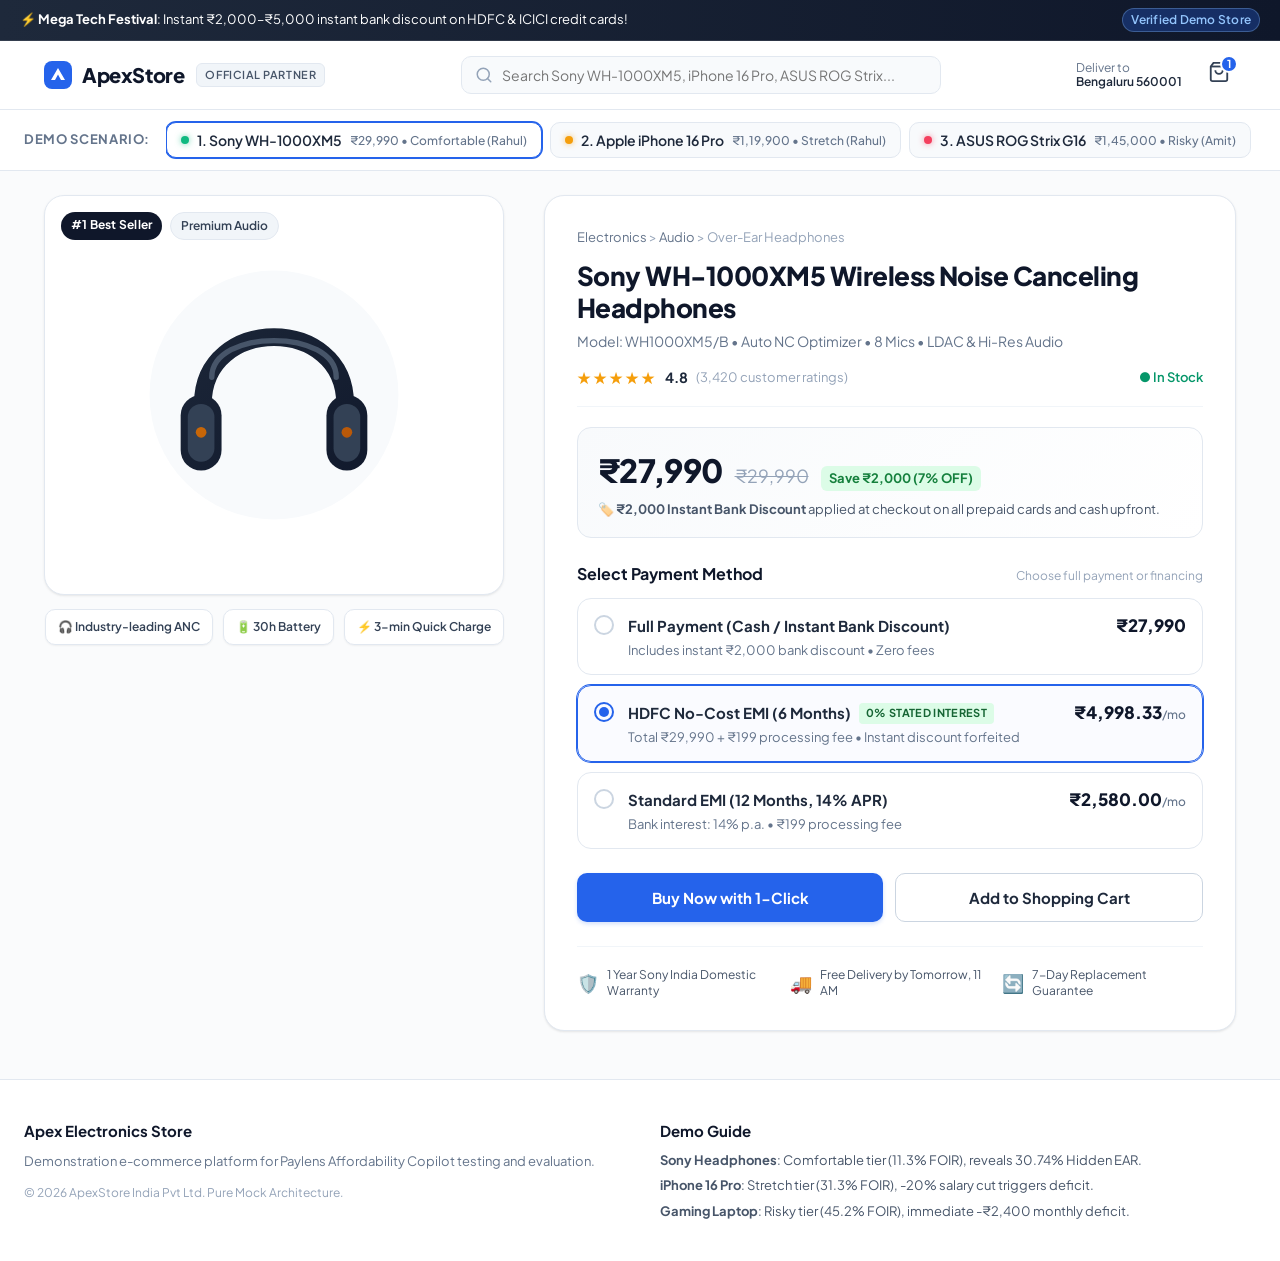
==== mock-shop/index.html @ 18b6e71a "feat: build standalone mock storefront and update project plan status for Task B.1" ====
<!DOCTYPE html>
<html lang="en">
<head>
  <meta charset="UTF-8">
  <meta name="viewport" content="width=device-width, initial-scale=1.0">
  <title>Apex Electronics — Official Flagship Store</title>
  <link rel="preconnect" href="https://fonts.googleapis.com">
  <link rel="preconnect" href="https://fonts.gstatic.com" crossorigin>
  <link href="https://fonts.googleapis.com/css2?family=Plus+Jakarta+Sans:wght@400;500;600;700;800&display=swap" rel="stylesheet">
  <link rel="stylesheet" href="style.css">
</head>
<body>

  <!-- Top Announcement Bar -->
  <aside class="announcement-bar" aria-label="Store promotional banner">
    <div class="announcement-content">
      <span>⚡ <strong>Mega Tech Festival</strong>: Instant ₹2,000–₹5,000 instant bank discount on HDFC & ICICI credit cards!</span>
      <span class="announcement-tag">Verified Demo Store</span>
    </div>
  </aside>

  <!-- Global Header -->
  <header class="store-header">
    <div class="header-container">
      <div class="brand-area">
        <div class="brand-logo">
          <svg width="28" height="28" viewBox="0 0 28 28" fill="none" xmlns="http://www.w3.org/2000/svg">
            <rect width="28" height="28" rx="8" fill="#2563EB"/>
            <path d="M7 19L14 7L21 19H17L14 13.5L11 19H7Z" fill="white"/>
          </svg>
          <span class="brand-name">ApexStore</span>
        </div>
        <span class="badge-official">Official Partner</span>
      </div>

      <div class="search-bar">
        <svg class="search-icon" width="18" height="18" viewBox="0 0 24 24" fill="none" stroke="currentColor" stroke-width="2" stroke-linecap="round" stroke-linejoin="round">
          <circle cx="11" cy="11" r="8"></circle>
          <line x1="21" y1="21" x2="16.65" y2="16.65"></line>
        </svg>
        <input type="text" placeholder="Search Sony WH-1000XM5, iPhone 16 Pro, ASUS ROG Strix..." value="" aria-label="Search store">
      </div>

      <div class="header-actions">
        <div class="action-item">
          <span class="action-label">Deliver to</span>
          <strong class="action-value">Bengaluru 560001</strong>
        </div>
        <div class="cart-btn" aria-label="Cart with 1 item">
          <svg width="22" height="22" viewBox="0 0 24 24" fill="none" stroke="currentColor" stroke-width="2">
            <path d="M6 2L3 6v14a2 2 0 0 0 2 2h14a2 2 0 0 0 2-2V6l-3-4z"></path>
            <line x1="3" y1="6" x2="21" y2="6"></line>
            <path d="M16 10a4 4 0 0 1-8 0"></path>
          </svg>
          <span class="cart-badge">1</span>
        </div>
      </div>
    </div>
  </header>

  <!-- Demo Scenario Switcher Navigation -->
  <nav class="demo-nav" aria-label="Demo Product Scenarios">
    <div class="demo-nav-inner">
      <span class="demo-label">Demo Scenario:</span>
      <div class="demo-tabs" role="tablist">
        <button class="demo-tab active" role="tab" id="tab-sony" aria-selected="true" aria-controls="product-sony" data-target="product-sony">
          <span class="tab-indicator status-green"></span>
          <span class="tab-title">1. Sony WH-1000XM5</span>
          <span class="tab-subtitle">₹29,990 • Comfortable (Rahul)</span>
        </button>
        <button class="demo-tab" role="tab" id="tab-iphone" aria-selected="false" aria-controls="product-iphone" data-target="product-iphone">
          <span class="tab-indicator status-yellow"></span>
          <span class="tab-title">2. Apple iPhone 16 Pro</span>
          <span class="tab-subtitle">₹1,19,900 • Stretch (Rahul)</span>
        </button>
        <button class="demo-tab" role="tab" id="tab-laptop" aria-selected="false" aria-controls="product-laptop" data-target="product-laptop">
          <span class="tab-indicator status-red"></span>
          <span class="tab-title">3. ASUS ROG Strix G16</span>
          <span class="tab-subtitle">₹1,45,000 • Risky (Amit)</span>
        </button>
      </div>
    </div>
  </nav>

  <!-- Main Storefront Stage -->
  <main class="store-main">

    <!-- ============================================================== -->
    <!-- SCENARIO 1: SONY WH-1000XM5 (COMFORTABLE SCENARIO)             -->
    <!-- ============================================================== -->
    <section
      class="product-pdp active"
      id="product-sony"
      role="tabpanel"
      aria-labelledby="tab-sony"
      data-pl-product
      data-pl-id="sony_wh1000xm5"
      data-pl-title="Sony WH-1000XM5 Wireless Noise Canceling Headphones"
      data-pl-category="Audio"
      data-pl-list-price="29990"
      data-pl-cash-discount="2000"
    >
      <div class="pdp-layout">
        <!-- Gallery Column -->
        <div class="gallery-col">
          <div class="gallery-hero audio-hero">
            <div class="product-badge-overlay">
              <span class="tag-bestseller">#1 Best Seller</span>
              <span class="tag-category">Premium Audio</span>
            </div>
            <!-- High-Fidelity SVG Graphic for Sony Headphones -->
            <svg class="product-svg" viewBox="0 0 360 360" fill="none" xmlns="http://www.w3.org/2000/svg">
              <defs>
                <linearGradient id="sonyGrad" x1="60" y1="40" x2="300" y2="320" gradientUnits="userSpaceOnUse">
                  <stop stop-color="#1E293B"/>
                  <stop offset="1" stop-color="#0F172A"/>
                </linearGradient>
                <linearGradient id="accentGrad" x1="120" y1="80" x2="240" y2="280" gradientUnits="userSpaceOnUse">
                  <stop stop-color="#D97706"/>
                  <stop offset="1" stop-color="#B45309"/>
                </linearGradient>
              </defs>
              <circle cx="180" cy="180" r="140" fill="#F8FAFC"/>
              <!-- Headband -->
              <path d="M100 190 C100 90, 260 90, 260 190" stroke="url(#sonyGrad)" stroke-width="20" stroke-linecap="round"/>
              <path d="M110 160 C110 105, 250 105, 250 160" stroke="#475569" stroke-width="6" stroke-linecap="round"/>
              <!-- Earcups -->
              <rect x="75" y="180" width="46" height="85" rx="23" fill="url(#sonyGrad)"/>
              <rect x="83" y="190" width="30" height="65" rx="15" fill="#334155"/>
              <circle cx="98" cy="222" r="6" fill="url(#accentGrad)"/>
              <rect x="239" y="180" width="46" height="85" rx="23" fill="url(#sonyGrad)"/>
              <rect x="247" y="190" width="30" height="65" rx="15" fill="#334155"/>
              <circle cx="262" cy="222" r="6" fill="url(#accentGrad)"/>
            </svg>
          </div>
          <div class="gallery-features">
            <div class="feature-chip">🎧 Industry-leading ANC</div>
            <div class="feature-chip">🔋 30h Battery</div>
            <div class="feature-chip">⚡ 3-min Quick Charge</div>
          </div>
        </div>

        <!-- Details & Purchase Column -->
        <div class="details-col">
          <nav class="breadcrumb" aria-label="Breadcrumb">
            <a href="#">Electronics</a> &gt; <a href="#">Audio</a> &gt; <span aria-current="page">Over-Ear Headphones</span>
          </nav>

          <h1 class="product-title">Sony WH-1000XM5 Wireless Noise Canceling Headphones</h1>
          <p class="product-model">Model: WH1000XM5/B • Auto NC Optimizer • 8 Mics • LDAC & Hi-Res Audio</p>

          <div class="rating-strip">
            <div class="stars">★★★★★</div>
            <span class="rating-val">4.8</span>
            <span class="rating-count">(3,420 customer ratings)</span>
            <span class="stock-status in-stock">● In Stock</span>
          </div>

          <!-- Price Block -->
          <div class="price-box">
            <div class="price-row">
              <span class="current-price">₹27,990</span>
              <span class="original-price">₹29,990</span>
              <span class="discount-badge">Save ₹2,000 (7% OFF)</span>
            </div>
            <p class="cash-discount-note">
              🏷️ <strong>₹2,000 Instant Bank Discount</strong> applied at checkout on all prepaid cards and cash upfront.
            </p>
          </div>

          <!-- Payment Options Drawer -->
          <div class="payment-selection-section">
            <div class="section-header">
              <h2 class="section-title">Select Payment Method</h2>
              <span class="section-hint">Choose full payment or financing</span>
            </div>

            <div class="options-group" role="radiogroup" aria-label="Sony WH-1000XM5 Payment Options">
              <!-- Option 1: Cash Full -->
              <div
                class="option-card"
                data-pl-option
                data-pl-id="cash_full"
                data-pl-type="CASH"
                data-pl-tenure="1"
                data-pl-emi="27990"
                data-pl-fee="0"
                data-pl-down="0"
                data-pl-lost-discount="0"
                data-pl-rate="0"
                role="radio"
                aria-checked="false"
                tabindex="0"
              >
                <div class="radio-indicator"></div>
                <div class="option-details">
                  <div class="option-headline">
                    <span class="option-name">Full Payment (Cash / Instant Bank Discount)</span>
                    <span class="option-price">₹27,990</span>
                  </div>
                  <p class="option-meta">Includes instant ₹2,000 bank discount • Zero fees</p>
                </div>
              </div>

              <!-- Option 2: No-Cost EMI (6M) [DEFAULT SELECTED] -->
              <div
                class="option-card selected"
                data-pl-option
                data-pl-id="sony_nocost_6m"
                data-pl-alias="hdfc_nocost_6m"
                data-pl-type="NO_COST_EMI"
                data-pl-tenure="6"
                data-pl-emi="4998.33"
                data-pl-fee="199"
                data-pl-down="0"
                data-pl-lost-discount="2000"
                data-pl-rate="0"
                role="radio"
                aria-checked="true"
                tabindex="0"
              >
                <div class="radio-indicator"></div>
                <div class="option-details">
                  <div class="option-headline">
                    <div class="name-with-tag">
                      <span class="option-name">HDFC No-Cost EMI (6 Months)</span>
                      <span class="badge-zero-cost">0% Stated Interest</span>
                    </div>
                    <span class="option-price">₹4,998.33<small>/mo</small></span>
                  </div>
                  <p class="option-meta">Total ₹29,990 + ₹199 processing fee • Instant discount forfeited</p>
                </div>
              </div>

              <!-- Option 3: Standard EMI (12M) -->
              <div
                class="option-card"
                data-pl-option
                data-pl-id="sony_std_12m"
                data-pl-type="STANDARD_EMI"
                data-pl-tenure="12"
                data-pl-emi="2580"
                data-pl-fee="199"
                data-pl-down="0"
                data-pl-lost-discount="2000"
                data-pl-rate="14"
                role="radio"
                aria-checked="false"
                tabindex="0"
              >
                <div class="radio-indicator"></div>
                <div class="option-details">
                  <div class="option-headline">
                    <span class="option-name">Standard EMI (12 Months, 14% APR)</span>
                    <span class="option-price">₹2,580.00<small>/mo</small></span>
                  </div>
                  <p class="option-meta">Bank interest: 14% p.a. • ₹199 processing fee</p>
                </div>
              </div>
            </div>
          </div>

          <!-- Paylens Injection Mount Target -->
          <div data-pl-mount id="paylens-mount-sony" class="paylens-slot" aria-live="polite"></div>

          <!-- Checkout Actions -->
          <div class="purchase-actions">
            <button class="btn-primary" type="button">Buy Now with 1-Click</button>
            <button class="btn-secondary" type="button">Add to Shopping Cart</button>
          </div>

          <!-- Buyer Protection Strip -->
          <div class="trust-guarantees">
            <div class="trust-item">
              <span class="trust-icon">🛡️</span>
              <span>1 Year Sony India Domestic Warranty</span>
            </div>
            <div class="trust-item">
              <span class="trust-icon">🚚</span>
              <span>Free Delivery by Tomorrow, 11 AM</span>
            </div>
            <div class="trust-item">
              <span class="trust-icon">🔄</span>
              <span>7-Day Replacement Guarantee</span>
            </div>
          </div>
        </div>
      </div>
    </section>

    <!-- ============================================================== -->
    <!-- SCENARIO 2: APPLE iPHONE 16 PRO (STRETCH SCENARIO)             -->
    <!-- ============================================================== -->
    <section
      class="product-pdp"
      id="product-iphone"
      role="tabpanel"
      aria-labelledby="tab-iphone"
      hidden
      data-pl-product
      data-pl-id="iphone_16_pro"
      data-pl-title="Apple iPhone 16 Pro (128 GB) - Natural Titanium"
      data-pl-category="Smartphone"
      data-pl-list-price="119900"
      data-pl-cash-discount="5000"
    >
      <div class="pdp-layout">
        <div class="gallery-col">
          <div class="gallery-hero phone-hero">
            <div class="product-badge-overlay">
              <span class="tag-flagship">New Flagship</span>
              <span class="tag-category">iOS Smartphone</span>
            </div>
            <!-- High-Fidelity SVG Graphic for iPhone 16 Pro -->
            <svg class="product-svg" viewBox="0 0 360 360" fill="none" xmlns="http://www.w3.org/2000/svg">
              <defs>
                <linearGradient id="titaniumGrad" x1="100" y1="40" x2="260" y2="320" gradientUnits="userSpaceOnUse">
                  <stop stop-color="#C2B7A3"/>
                  <stop offset="0.5" stop-color="#8E8575"/>
                  <stop offset="1" stop-color="#5A5348"/>
                </linearGradient>
                <linearGradient id="screenGrad" x1="110" y1="50" x2="250" y2="310" gradientUnits="userSpaceOnUse">
                  <stop stop-color="#18181B"/>
                  <stop offset="1" stop-color="#09090B"/>
                </linearGradient>
              </defs>
              <rect x="105" y="40" width="150" height="280" rx="36" fill="url(#titaniumGrad)"/>
              <rect x="110" y="45" width="140" height="270" rx="32" fill="url(#screenGrad)"/>
              <!-- Dynamic Island -->
              <rect x="155" y="55" width="50" height="14" rx="7" fill="#000000"/>
              <!-- Camera Bump (Back representation) -->
              <rect x="118" y="58" width="48" height="48" rx="14" fill="#716A5C" fill-opacity="0.2"/>
            </svg>
          </div>
          <div class="gallery-features">
            <div class="feature-chip">⚙️ A18 Pro Chip</div>
            <div class="feature-chip">📸 48MP Fusion Camera</div>
            <div class="feature-chip">🔋 Grade 5 Titanium</div>
          </div>
        </div>

        <div class="details-col">
          <nav class="breadcrumb" aria-label="Breadcrumb">
            <a href="#">Electronics</a> &gt; <a href="#">Smartphones</a> &gt; <span aria-current="page">Apple</span>
          </nav>

          <h1 class="product-title">Apple iPhone 16 Pro (128 GB) - Natural Titanium</h1>
          <p class="product-model">Model: MYNX3HN/A • Super Retina XDR Display with ProMotion • USB-C 3</p>

          <div class="rating-strip">
            <div class="stars">★★★★★</div>
            <span class="rating-val">4.9</span>
            <span class="rating-count">(1,180 customer ratings)</span>
            <span class="stock-status in-stock">● In Stock</span>
          </div>

          <div class="price-box">
            <div class="price-row">
              <span class="current-price">₹1,14,900</span>
              <span class="original-price">₹1,19,900</span>
              <span class="discount-badge">Save ₹5,000 (4% OFF)</span>
            </div>
            <p class="cash-discount-note">
              🏷️ <strong>₹5,000 Instant Cash Discount</strong> applied with full payment on major credit/debit cards.
            </p>
          </div>

          <div class="payment-selection-section">
            <div class="section-header">
              <h2 class="section-title">Select Payment Method</h2>
              <span class="section-hint">Compare cash vs EMI options</span>
            </div>

            <div class="options-group" role="radiogroup" aria-label="iPhone 16 Pro Payment Options">
              <!-- Option 1: Cash Full -->
              <div
                class="option-card"
                data-pl-option
                data-pl-id="cash_full"
                data-pl-type="CASH"
                data-pl-tenure="1"
                data-pl-emi="114900"
                data-pl-fee="0"
                data-pl-down="0"
                data-pl-lost-discount="0"
                data-pl-rate="0"
                role="radio"
                aria-checked="false"
                tabindex="0"
              >
                <div class="radio-indicator"></div>
                <div class="option-details">
                  <div class="option-headline">
                    <span class="option-name">Full Payment (Instant Bank Discount)</span>
                    <span class="option-price">₹1,14,900</span>
                  </div>
                  <p class="option-meta">Includes instant ₹5,000 discount • Zero processing fee</p>
                </div>
              </div>

              <!-- Option 2: No-Cost EMI (6M) [DEFAULT SELECTED] -->
              <div
                class="option-card selected"
                data-pl-option
                data-pl-id="iphone_nocost_6m"
                data-pl-alias="hdfc_nocost_6m"
                data-pl-type="NO_COST_EMI"
                data-pl-tenure="6"
                data-pl-emi="19983.33"
                data-pl-fee="199"
                data-pl-down="0"
                data-pl-lost-discount="5000"
                data-pl-rate="0"
                role="radio"
                aria-checked="true"
                tabindex="0"
              >
                <div class="radio-indicator"></div>
                <div class="option-details">
                  <div class="option-headline">
                    <div class="name-with-tag">
                      <span class="option-name">HDFC No-Cost EMI (6 Months)</span>
                      <span class="badge-zero-cost">0% Stated Interest</span>
                    </div>
                    <span class="option-price">₹19,983.33<small>/mo</small></span>
                  </div>
                  <p class="option-meta">Total ₹1,19,900 + ₹199 fee • ₹5,000 instant discount forfeited</p>
                </div>
              </div>

              <!-- Option 3: Standard EMI (12M) -->
              <div
                class="option-card"
                data-pl-option
                data-pl-id="iphone_std_12m"
                data-pl-type="STANDARD_EMI"
                data-pl-tenure="12"
                data-pl-emi="10480"
                data-pl-fee="199"
                data-pl-down="0"
                data-pl-lost-discount="5000"
                data-pl-rate="15"
                role="radio"
                aria-checked="false"
                tabindex="0"
              >
                <div class="radio-indicator"></div>
                <div class="option-details">
                  <div class="option-headline">
                    <span class="option-name">Standard EMI (12 Months, 15% APR)</span>
                    <span class="option-price">₹10,480.00<small>/mo</small></span>
                  </div>
                  <p class="option-meta">Bank interest: 15% p.a. • ₹199 processing fee</p>
                </div>
              </div>
            </div>
          </div>

          <!-- Paylens Injection Mount Target -->
          <div data-pl-mount id="paylens-mount-iphone" class="paylens-slot" aria-live="polite"></div>

          <div class="purchase-actions">
            <button class="btn-primary" type="button">Buy Now with 1-Click</button>
            <button class="btn-secondary" type="button">Add to Shopping Cart</button>
          </div>

          <div class="trust-guarantees">
            <div class="trust-item">
              <span class="trust-icon">🍎</span>
              <span>Apple India 1-Year Official Warranty</span>
            </div>
            <div class="trust-item">
              <span class="trust-icon">🚚</span>
              <span>Express Delivery Available</span>
            </div>
            <div class="trust-item">
              <span class="trust-icon">🔒</span>
              <span>Verified Serial Activation</span>
            </div>
          </div>
        </div>
      </div>
    </section>

    <!-- ============================================================== -->
    <!-- SCENARIO 3: ASUS ROG STRIX G16 LAPTOP (RISKY SCENARIO)         -->
    <!-- ============================================================== -->
    <section
      class="product-pdp"
      id="product-laptop"
      role="tabpanel"
      aria-labelledby="tab-laptop"
      hidden
      data-pl-product
      data-pl-id="rog_strix_g16"
      data-pl-title="ASUS ROG Strix G16 Gaming Laptop"
      data-pl-category="Laptop"
      data-pl-list-price="145000"
      data-pl-cash-discount="5000"
    >
      <div class="pdp-layout">
        <div class="gallery-col">
          <div class="gallery-hero laptop-hero">
            <div class="product-badge-overlay">
              <span class="tag-gaming">Pro Gaming</span>
              <span class="tag-category">RTX 4070</span>
            </div>
            <!-- High-Fidelity SVG Graphic for ROG Gaming Laptop -->
            <svg class="product-svg" viewBox="0 0 360 360" fill="none" xmlns="http://www.w3.org/2000/svg">
              <defs>
                <linearGradient id="rogGrad" x1="40" y1="80" x2="320" y2="280" gradientUnits="userSpaceOnUse">
                  <stop stop-color="#0F172A"/>
                  <stop offset="1" stop-color="#1E1B4B"/>
                </linearGradient>
                <linearGradient id="neonCyan" x1="60" y1="180" x2="300" y2="180" gradientUnits="userSpaceOnUse">
                  <stop stop-color="#06B6D4"/>
                  <stop offset="1" stop-color="#3B82F6"/>
                </linearGradient>
              </defs>
              <!-- Screen Base -->
              <rect x="55" y="70" width="250" height="160" rx="12" fill="url(#rogGrad)" stroke="#334155" stroke-width="3"/>
              <!-- Screen Display -->
              <rect x="65" y="80" width="230" height="140" rx="6" fill="#090D16"/>
              <!-- ROG Eye Glow -->
              <path d="M160 135 L200 125 L185 165 Z" fill="#EF4444"/>
              <path d="M150 145 C150 145, 175 170, 205 155" stroke="#EF4444" stroke-width="4" stroke-linecap="round"/>
              <!-- Bottom Keyboard Chassis -->
              <polygon points="35,260 325,260 295,230 65,230" fill="#1E293B"/>
              <!-- Neon Underglow Bar -->
              <line x1="45" y1="262" x2="315" y2="262" stroke="url(#neonCyan)" stroke-width="4" stroke-linecap="round"/>
            </svg>
          </div>
          <div class="gallery-features">
            <div class="feature-chip">⚡ Intel i9-14900HX</div>
            <div class="feature-chip">🎮 RTX 4070 8GB</div>
            <div class="feature-chip">🖥️ 240Hz Nebula Display</div>
          </div>
        </div>

        <div class="details-col">
          <nav class="breadcrumb" aria-label="Breadcrumb">
            <a href="#">Electronics</a> &gt; <a href="#">Computers</a> &gt; <span aria-current="page">Gaming Laptops</span>
          </nav>

          <h1 class="product-title">ASUS ROG Strix G16 (2025) Gaming Laptop</h1>
          <p class="product-model">Model: G614JIR-N4003WS • 16" QHD+ 240Hz • 32GB DDR5 • 1TB PCIe 4.0 SSD</p>

          <div class="rating-strip">
            <div class="stars">★★★★★</div>
            <span class="rating-val">4.7</span>
            <span class="rating-count">(890 customer ratings)</span>
            <span class="stock-status in-stock">● In Stock (Only 3 units left)</span>
          </div>

          <div class="price-box">
            <div class="price-row">
              <span class="current-price">₹1,40,000</span>
              <span class="original-price">₹1,45,000</span>
              <span class="discount-badge">Save ₹5,000 (3% OFF)</span>
            </div>
            <p class="cash-discount-note">
              🏷️ <strong>₹5,000 Instant Prepaid Discount</strong> included in cash price.
            </p>
          </div>

          <div class="payment-selection-section">
            <div class="section-header">
              <h2 class="section-title">Select Payment Method</h2>
              <span class="section-hint">High-value consumer financing</span>
            </div>

            <div class="options-group" role="radiogroup" aria-label="ASUS ROG Strix G16 Payment Options">
              <!-- Option 1: Cash Full -->
              <div
                class="option-card"
                data-pl-option
                data-pl-id="cash_full"
                data-pl-type="CASH"
                data-pl-tenure="1"
                data-pl-emi="140000"
                data-pl-fee="0"
                data-pl-down="0"
                data-pl-lost-discount="0"
                data-pl-rate="0"
                role="radio"
                aria-checked="false"
                tabindex="0"
              >
                <div class="radio-indicator"></div>
                <div class="option-details">
                  <div class="option-headline">
                    <span class="option-name">Full Payment (Upfront)</span>
                    <span class="option-price">₹1,40,000</span>
                  </div>
                  <p class="option-meta">Includes ₹5,000 prepaid discount • Single transaction</p>
                </div>
              </div>

              <!-- Option 2: Standard EMI (12M, 15% APR) [DEFAULT SELECTED] -->
              <div
                class="option-card selected"
                data-pl-option
                data-pl-id="laptop_std_12m"
                data-pl-alias="standard_12m"
                data-pl-type="STANDARD_EMI"
                data-pl-tenure="12"
                data-pl-emi="13160"
                data-pl-fee="999"
                data-pl-down="0"
                data-pl-lost-discount="5000"
                data-pl-rate="15"
                role="radio"
                aria-checked="true"
                tabindex="0"
              >
                <div class="radio-indicator"></div>
                <div class="option-details">
                  <div class="option-headline">
                    <div class="name-with-tag">
                      <span class="option-name">Standard EMI (12 Months, 15% APR)</span>
                      <span class="badge-tenure">12 Months</span>
                    </div>
                    <span class="option-price">₹13,160.00<small>/mo</small></span>
                  </div>
                  <p class="option-meta">Bank interest: 15% p.a. • ₹999 fee • Total repayment ₹1,58,919</p>
                </div>
              </div>
            </div>
          </div>

          <!-- Paylens Injection Mount Target -->
          <div data-pl-mount id="paylens-mount-laptop" class="paylens-slot" aria-live="polite"></div>

          <div class="purchase-actions">
            <button class="btn-primary" type="button">Buy Now with 1-Click</button>
            <button class="btn-secondary" type="button">Add to Shopping Cart</button>
          </div>

          <div class="trust-guarantees">
            <div class="trust-item">
              <span class="trust-icon">💻</span>
              <span>2-Year ASUS ROG Global On-Site Warranty</span>
            </div>
            <div class="trust-item">
              <span class="trust-icon">🚚</span>
              <span>Insured Transit & Signature Delivery</span>
            </div>
            <div class="trust-item">
              <span class="trust-icon">🎁</span>
              <span>Free ROG Gaming Backpack & Mouse Included</span>
            </div>
          </div>
        </div>
      </div>
    </section>

  </main>

  <!-- Storefront Footer -->
  <footer class="store-footer">
    <div class="footer-container">
      <div class="footer-col">
        <h4>Apex Electronics Store</h4>
        <p>Demonstration e-commerce platform for Paylens Affordability Copilot testing and evaluation.</p>
        <p class="copyright">© 2026 ApexStore India Pvt Ltd. Pure Mock Architecture.</p>
      </div>
      <div class="footer-col">
        <h4>Demo Guide</h4>
        <ul>
          <li><strong>Sony Headphones</strong>: Comfortable tier (11.3% FOIR), reveals 30.74% Hidden EAR.</li>
          <li><strong>iPhone 16 Pro</strong>: Stretch tier (31.3% FOIR), -20% salary cut triggers deficit.</li>
          <li><strong>Gaming Laptop</strong>: Risky tier (45.2% FOIR), immediate -₹2,400 monthly deficit.</li>
        </ul>
      </div>
    </div>
  </footer>

  <script src="shop.js"></script>
</body>
</html>
---- mock-shop/style.css ----
/* =====================================================================
   ApexStore — Modern Flagship E-Commerce Stylesheet
   Designed for High-Fidelity Paylens Demo Presentation
   ===================================================================== */

:root {
  --font-sans: 'Plus Jakarta Sans', -apple-system, BlinkMacSystemFont, 'Segoe UI', Roboto, Helvetica, Arial, sans-serif;
  
  /* Primary & Slate Palette */
  --slate-50: #f8fafc;
  --slate-100: #f1f5f9;
  --slate-200: #e2e8f0;
  --slate-300: #cbd5e1;
  --slate-400: #94a3b8;
  --slate-500: #64748b;
  --slate-600: #475569;
  --slate-700: #334155;
  --slate-800: #1e293b;
  --slate-900: #0f172a;

  /* Brand Accents */
  --brand-50: #eff6ff;
  --brand-100: #dbeafe;
  --brand-500: #3b82f6;
  --brand-600: #2563eb;
  --brand-700: #1d4ed8;

  /* Status Colors */
  --emerald-500: #10b981;
  --emerald-600: #059669;
  --amber-500: #f59e0b;
  --amber-600: #d97706;
  --rose-500: #f43f5e;
  --rose-600: #e11d48;

  /* Elevation */
  --shadow-sm: 0 1px 2px 0 rgb(0 0 0 / 0.05);
  --shadow-md: 0 4px 6px -1px rgb(0 0 0 / 0.07), 0 2px 4px -2px rgb(0 0 0 / 0.05);
  --shadow-lg: 0 10px 15px -3px rgb(0 0 0 / 0.08), 0 4px 6px -4px rgb(0 0 0 / 0.05);
  --shadow-card: 0 1px 3px rgba(0,0,0,0.06), 0 1px 2px rgba(0,0,0,0.04);
  --shadow-hover: 0 8px 20px -4px rgba(37, 99, 235, 0.12), 0 4px 8px -2px rgba(0, 0, 0, 0.05);

  --radius-sm: 6px;
  --radius-md: 10px;
  --radius-lg: 14px;
  --radius-xl: 20px;
}

*, *::before, *::after {
  box-sizing: border-box;
  margin: 0;
  padding: 0;
}

body {
  font-family: var(--font-sans);
  background-color: #fafbfc;
  color: var(--slate-900);
  line-height: 1.5;
  -webkit-font-smoothing: antialiased;
  -moz-osx-font-smoothing: grayscale;
}

/* =====================================================================
   Top Announcement Bar
   ===================================================================== */
.announcement-bar {
  background: linear-gradient(90deg, #1e293b 0%, #0f172a 100%);
  color: #ffffff;
  padding: 8px 16px;
  font-size: 0.8125rem;
  border-bottom: 1px solid rgba(255, 255, 255, 0.1);
}

.announcement-content {
  max-width: 1240px;
  margin: 0 auto;
  display: flex;
  justify-content: space-between;
  align-items: center;
}

.announcement-tag {
  background: rgba(37, 99, 235, 0.3);
  color: #93c5fd;
  border: 1px solid rgba(147, 197, 253, 0.3);
  padding: 2px 8px;
  border-radius: 9999px;
  font-size: 0.75rem;
  font-weight: 600;
  letter-spacing: 0.02em;
}

/* =====================================================================
   Header
   ===================================================================== */
.store-header {
  background: rgba(255, 255, 255, 0.95);
  backdrop-filter: blur(12px);
  border-bottom: 1px solid var(--slate-200);
  position: sticky;
  top: 0;
  z-index: 40;
}

.header-container {
  max-width: 1240px;
  margin: 0 auto;
  padding: 14px 24px;
  display: flex;
  align-items: center;
  justify-content: space-between;
  gap: 24px;
}

.brand-area {
  display: flex;
  align-items: center;
  gap: 12px;
}

.brand-logo {
  display: flex;
  align-items: center;
  gap: 10px;
}

.brand-name {
  font-size: 1.25rem;
  font-weight: 800;
  color: var(--slate-900);
  letter-spacing: -0.02em;
}

.badge-official {
  background: var(--slate-100);
  color: var(--slate-600);
  font-size: 0.6875rem;
  font-weight: 600;
  padding: 3px 8px;
  border-radius: 6px;
  text-transform: uppercase;
  letter-spacing: 0.05em;
  border: 1px solid var(--slate-200);
}

.search-bar {
  flex: 1;
  max-width: 480px;
  position: relative;
  display: flex;
  align-items: center;
}

.search-icon {
  position: absolute;
  left: 14px;
  color: var(--slate-400);
  pointer-events: none;
}

.search-bar input {
  width: 100%;
  padding: 9px 14px 9px 40px;
  border: 1px solid var(--slate-200);
  border-radius: var(--radius-md);
  font-family: inherit;
  font-size: 0.875rem;
  background-color: var(--slate-50);
  color: var(--slate-800);
  transition: all 0.2s ease;
}

.search-bar input:focus {
  outline: none;
  border-color: var(--brand-600);
  background-color: #ffffff;
  box-shadow: 0 0 0 3px rgba(37, 99, 235, 0.12);
}

.header-actions {
  display: flex;
  align-items: center;
  gap: 20px;
}

.action-item {
  display: flex;
  flex-direction: column;
  font-size: 0.75rem;
  line-height: 1.2;
}

.action-label {
  color: var(--slate-500);
}

.action-value {
  color: var(--slate-800);
  font-weight: 600;
}

.cart-btn {
  position: relative;
  cursor: pointer;
  padding: 6px;
  border-radius: var(--radius-sm);
  color: var(--slate-700);
  transition: color 0.15s ease;
}

.cart-btn:hover {
  color: var(--brand-600);
}

.cart-badge {
  position: absolute;
  top: 0;
  right: -2px;
  background: var(--brand-600);
  color: #ffffff;
  font-size: 0.6875rem;
  font-weight: 700;
  width: 18px;
  height: 18px;
  border-radius: 9999px;
  display: flex;
  align-items: center;
  justify-content: center;
  border: 2px solid #ffffff;
}

/* =====================================================================
   Demo Scenario Navigation Bar
   ===================================================================== */
.demo-nav {
  background: #ffffff;
  border-bottom: 1px solid var(--slate-200);
  padding: 10px 24px;
}

.demo-nav-inner {
  max-width: 1240px;
  margin: 0 auto;
  display: flex;
  align-items: center;
  gap: 16px;
}

.demo-label {
  font-size: 0.8125rem;
  font-weight: 700;
  color: var(--slate-500);
  text-transform: uppercase;
  letter-spacing: 0.05em;
  white-space: nowrap;
}

.demo-tabs {
  display: flex;
  gap: 8px;
  overflow-x: auto;
  padding: 2px 0;
}

.demo-tab {
  display: flex;
  align-items: center;
  gap: 8px;
  background: var(--slate-50);
  border: 1px solid var(--slate-200);
  border-radius: var(--radius-md);
  padding: 8px 14px;
  cursor: pointer;
  font-family: inherit;
  text-align: left;
  transition: all 0.2s ease;
}

.demo-tab:hover {
  background: var(--slate-100);
  border-color: var(--slate-300);
}

.demo-tab.active {
  background: #ffffff;
  border-color: var(--brand-600);
  box-shadow: 0 0 0 1px var(--brand-600), var(--shadow-sm);
}

.tab-indicator {
  width: 8px;
  height: 8px;
  border-radius: 9999px;
  flex-shrink: 0;
}

.status-green { background-color: var(--emerald-500); box-shadow: 0 0 6px rgba(16, 185, 129, 0.6); }
.status-yellow { background-color: var(--amber-500); box-shadow: 0 0 6px rgba(245, 158, 11, 0.6); }
.status-red { background-color: var(--rose-500); box-shadow: 0 0 6px rgba(244, 63, 94, 0.6); }

.tab-title {
  font-size: 0.875rem;
  font-weight: 600;
  color: var(--slate-800);
}

.tab-subtitle {
  font-size: 0.75rem;
  color: var(--slate-500);
  font-weight: 500;
}

/* =====================================================================
   Main Stage & PDP Layout
   ===================================================================== */
.store-main {
  max-width: 1240px;
  margin: 24px auto 48px;
  padding: 0 24px;
}

.product-pdp {
  display: block;
  animation: fadeIn 0.25s ease-out;
}

.product-pdp[hidden] {
  display: none !important;
}

@keyframes fadeIn {
  from { opacity: 0; transform: translateY(4px); }
  to { opacity: 1; transform: translateY(0); }
}

.pdp-layout {
  display: grid;
  grid-template-columns: 460px 1fr;
  gap: 40px;
  align-items: start;
}

/* Gallery Column */
.gallery-col {
  position: sticky;
  top: 130px;
}

.gallery-hero {
  background: #ffffff;
  border: 1px solid var(--slate-200);
  border-radius: var(--radius-xl);
  padding: 24px;
  display: flex;
  align-items: center;
  justify-content: center;
  position: relative;
  overflow: hidden;
  box-shadow: var(--shadow-card);
  min-height: 400px;
}

.product-badge-overlay {
  position: absolute;
  top: 16px;
  left: 16px;
  display: flex;
  gap: 8px;
  z-index: 2;
}

.tag-bestseller, .tag-flagship, .tag-gaming {
  background: var(--slate-900);
  color: #ffffff;
  font-size: 0.75rem;
  font-weight: 700;
  padding: 4px 10px;
  border-radius: 9999px;
  letter-spacing: 0.02em;
}

.tag-gaming {
  background: linear-gradient(135deg, #ef4444 0%, #7c3aed 100%);
}

.tag-category {
  background: var(--slate-100);
  color: var(--slate-700);
  font-size: 0.75rem;
  font-weight: 600;
  padding: 4px 10px;
  border-radius: 9999px;
  border: 1px solid var(--slate-200);
}

.product-svg {
  width: 100%;
  max-width: 320px;
  height: auto;
  transition: transform 0.3s ease;
}

.gallery-hero:hover .product-svg {
  transform: scale(1.02);
}

.gallery-features {
  display: flex;
  gap: 10px;
  margin-top: 14px;
  justify-content: center;
}

.feature-chip {
  background: #ffffff;
  border: 1px solid var(--slate-200);
  border-radius: var(--radius-md);
  padding: 8px 12px;
  font-size: 0.75rem;
  font-weight: 600;
  color: var(--slate-700);
  box-shadow: var(--shadow-sm);
}

/* =====================================================================
   Details Column
   ===================================================================== */
.details-col {
  background: #ffffff;
  border: 1px solid var(--slate-200);
  border-radius: var(--radius-xl);
  padding: 32px;
  box-shadow: var(--shadow-card);
}

.breadcrumb {
  font-size: 0.8125rem;
  color: var(--slate-400);
  margin-bottom: 12px;
}

.breadcrumb a {
  color: var(--slate-500);
  text-decoration: none;
}

.breadcrumb a:hover {
  color: var(--brand-600);
}

.product-title {
  font-size: 1.625rem;
  font-weight: 800;
  color: var(--slate-900);
  line-height: 1.25;
  margin-bottom: 6px;
  letter-spacing: -0.02em;
}

.product-model {
  font-size: 0.875rem;
  color: var(--slate-500);
  margin-bottom: 14px;
}

.rating-strip {
  display: flex;
  align-items: center;
  gap: 8px;
  margin-bottom: 20px;
  padding-bottom: 16px;
  border-bottom: 1px solid var(--slate-100);
}

.stars {
  color: #f59e0b;
  font-size: 1rem;
  letter-spacing: 2px;
}

.rating-val {
  font-weight: 700;
  font-size: 0.875rem;
  color: var(--slate-800);
}

.rating-count {
  font-size: 0.8125rem;
  color: var(--slate-400);
}

.stock-status {
  margin-left: auto;
  font-size: 0.8125rem;
  font-weight: 600;
}

.stock-status.in-stock {
  color: var(--emerald-600);
}

/* Price Box */
.price-box {
  background: linear-gradient(135deg, var(--slate-50) 0%, #ffffff 100%);
  border: 1px solid var(--slate-200);
  border-radius: var(--radius-lg);
  padding: 18px 20px;
  margin-bottom: 24px;
}

.price-row {
  display: flex;
  align-items: baseline;
  gap: 12px;
  margin-bottom: 6px;
}

.current-price {
  font-size: 2rem;
  font-weight: 800;
  color: var(--slate-900);
  letter-spacing: -0.02em;
}

.original-price {
  font-size: 1.125rem;
  color: var(--slate-400);
  text-decoration: line-through;
}

.discount-badge {
  background: #dcfce7;
  color: #15803d;
  font-size: 0.8125rem;
  font-weight: 700;
  padding: 3px 8px;
  border-radius: var(--radius-sm);
}

.cash-discount-note {
  font-size: 0.8125rem;
  color: var(--slate-600);
}

/* =====================================================================
   Payment Selection Section (Interactive Radio Group)
   ===================================================================== */
.payment-selection-section {
  margin-bottom: 24px;
}

.section-header {
  display: flex;
  justify-content: space-between;
  align-items: baseline;
  margin-bottom: 12px;
}

.section-title {
  font-size: 1rem;
  font-weight: 700;
  color: var(--slate-900);
}

.section-hint {
  font-size: 0.75rem;
  color: var(--slate-400);
}

.options-group {
  display: flex;
  flex-direction: column;
  gap: 10px;
}

.option-card {
  display: flex;
  align-items: flex-start;
  gap: 14px;
  padding: 14px 16px;
  background: #ffffff;
  border: 1.5px solid var(--slate-200);
  border-radius: var(--radius-lg);
  cursor: pointer;
  transition: all 0.2s ease;
  user-select: none;
}

.option-card:hover {
  border-color: var(--slate-400);
  box-shadow: var(--shadow-sm);
}

.option-card:focus-visible {
  outline: none;
  border-color: var(--brand-600);
  box-shadow: 0 0 0 3px rgba(37, 99, 235, 0.2);
}

/* Selected Card Highlight */
.option-card.selected,
.option-card[aria-checked="true"] {
  border-color: var(--brand-600);
  background-color: rgba(37, 99, 235, 0.025);
  box-shadow: 0 0 0 1px var(--brand-600), var(--shadow-sm);
}

/* Custom Radio Dot */
.radio-indicator {
  width: 20px;
  height: 20px;
  border-radius: 9999px;
  border: 2px solid var(--slate-300);
  margin-top: 2px;
  flex-shrink: 0;
  display: flex;
  align-items: center;
  justify-content: center;
  transition: all 0.2s cubic-bezier(0.4, 0, 0.2, 1);
}

.option-card.selected .radio-indicator,
.option-card[aria-checked="true"] .radio-indicator {
  border-color: var(--brand-600);
}

.radio-indicator::after {
  content: '';
  width: 10px;
  height: 10px;
  border-radius: 9999px;
  background-color: var(--brand-600);
  transform: scale(0);
  transition: transform 0.2s cubic-bezier(0.4, 0, 0.2, 1);
}

.option-card.selected .radio-indicator::after,
.option-card[aria-checked="true"] .radio-indicator::after {
  transform: scale(1);
}

/* Option Content Details */
.option-details {
  flex: 1;
}

.option-headline {
  display: flex;
  justify-content: space-between;
  align-items: baseline;
  gap: 12px;
  margin-bottom: 2px;
}

.name-with-tag {
  display: flex;
  align-items: center;
  gap: 8px;
  flex-wrap: wrap;
}

.option-name {
  font-size: 0.9375rem;
  font-weight: 700;
  color: var(--slate-800);
}

.option-price {
  font-size: 1.0625rem;
  font-weight: 800;
  color: var(--slate-900);
  white-space: nowrap;
}

.option-price small {
  font-size: 0.75rem;
  font-weight: 500;
  color: var(--slate-500);
}

.option-meta {
  font-size: 0.8125rem;
  color: var(--slate-500);
}

/* Option Badges */
.badge-zero-cost {
  background: #dcfce7;
  color: #166534;
  font-size: 0.6875rem;
  font-weight: 700;
  padding: 2px 7px;
  border-radius: 4px;
  text-transform: uppercase;
  letter-spacing: 0.03em;
}

.badge-tenure {
  background: var(--slate-100);
  color: var(--slate-700);
  font-size: 0.6875rem;
  font-weight: 600;
  padding: 2px 7px;
  border-radius: 4px;
  border: 1px solid var(--slate-200);
}

/* =====================================================================
   Paylens Slot (Mount Target for Chrome Extension)
   ===================================================================== */
.paylens-slot {
  margin: 16px 0 24px 0;
  transition: all 0.3s ease;
}

/* =====================================================================
   Purchase Buttons & CTAs
   ===================================================================== */
.purchase-actions {
  display: flex;
  gap: 12px;
  margin-bottom: 24px;
}

.btn-primary {
  flex: 1;
  background: var(--brand-600);
  color: #ffffff;
  border: none;
  border-radius: var(--radius-md);
  padding: 14px 20px;
  font-family: inherit;
  font-size: 0.9375rem;
  font-weight: 700;
  cursor: pointer;
  transition: all 0.2s ease;
  box-shadow: 0 2px 4px rgba(37, 99, 235, 0.2);
}

.btn-primary:hover {
  background: var(--brand-700);
  box-shadow: 0 4px 12px rgba(37, 99, 235, 0.3);
}

.btn-primary:active {
  transform: translateY(1px);
}

.btn-secondary {
  flex: 1;
  background: #ffffff;
  color: var(--slate-800);
  border: 1.5px solid var(--slate-300);
  border-radius: var(--radius-md);
  padding: 14px 20px;
  font-family: inherit;
  font-size: 0.9375rem;
  font-weight: 700;
  cursor: pointer;
  transition: all 0.2s ease;
}

.btn-secondary:hover {
  background: var(--slate-50);
  border-color: var(--slate-400);
}

.btn-secondary:active {
  transform: translateY(1px);
}

/* =====================================================================
   Trust Guarantees
   ===================================================================== */
.trust-guarantees {
  display: grid;
  grid-template-columns: repeat(3, 1fr);
  gap: 12px;
  padding-top: 20px;
  border-top: 1px solid var(--slate-100);
}

.trust-item {
  display: flex;
  align-items: center;
  gap: 8px;
  font-size: 0.75rem;
  color: var(--slate-600);
  line-height: 1.3;
}

.trust-icon {
  font-size: 1.125rem;
}

/* =====================================================================
   Store Footer
   ===================================================================== */
.store-footer {
  background: #ffffff;
  border-top: 1px solid var(--slate-200);
  padding: 40px 24px;
}

.footer-container {
  max-width: 1240px;
  margin: 0 auto;
  display: grid;
  grid-template-columns: 1fr 1fr;
  gap: 40px;
}

.footer-col h4 {
  font-size: 0.9375rem;
  font-weight: 700;
  color: var(--slate-900);
  margin-bottom: 8px;
}

.footer-col p {
  font-size: 0.8125rem;
  color: var(--slate-500);
  line-height: 1.6;
}

.footer-col .copyright {
  margin-top: 12px;
  font-size: 0.75rem;
  color: var(--slate-400);
}

.footer-col ul {
  list-style: none;
  font-size: 0.8125rem;
  color: var(--slate-600);
  display: flex;
  flex-direction: column;
  gap: 6px;
}

/* =====================================================================
   Toast Notification (Micro-interactions)
   ===================================================================== */
.toast-notification {
  position: fixed;
  bottom: 24px;
  right: 24px;
  background: var(--slate-900);
  color: #ffffff;
  padding: 12px 20px;
  border-radius: var(--radius-md);
  font-size: 0.875rem;
  font-weight: 600;
  box-shadow: var(--shadow-lg);
  z-index: 100;
  animation: slideUp 0.3s ease-out;
  display: flex;
  align-items: center;
  gap: 10px;
}

@keyframes slideUp {
  from { opacity: 0; transform: translateY(12px); }
  to { opacity: 1; transform: translateY(0); }
}

/* =====================================================================
   Responsive Breakpoints
   ===================================================================== */
@media (max-width: 960px) {
  .pdp-layout {
    grid-template-columns: 1fr;
  }
  
  .gallery-col {
    position: static;
  }

  .gallery-hero {
    min-height: 320px;
  }

  .trust-guarantees {
    grid-template-columns: 1fr;
  }

  .footer-container {
    grid-template-columns: 1fr;
  }
}
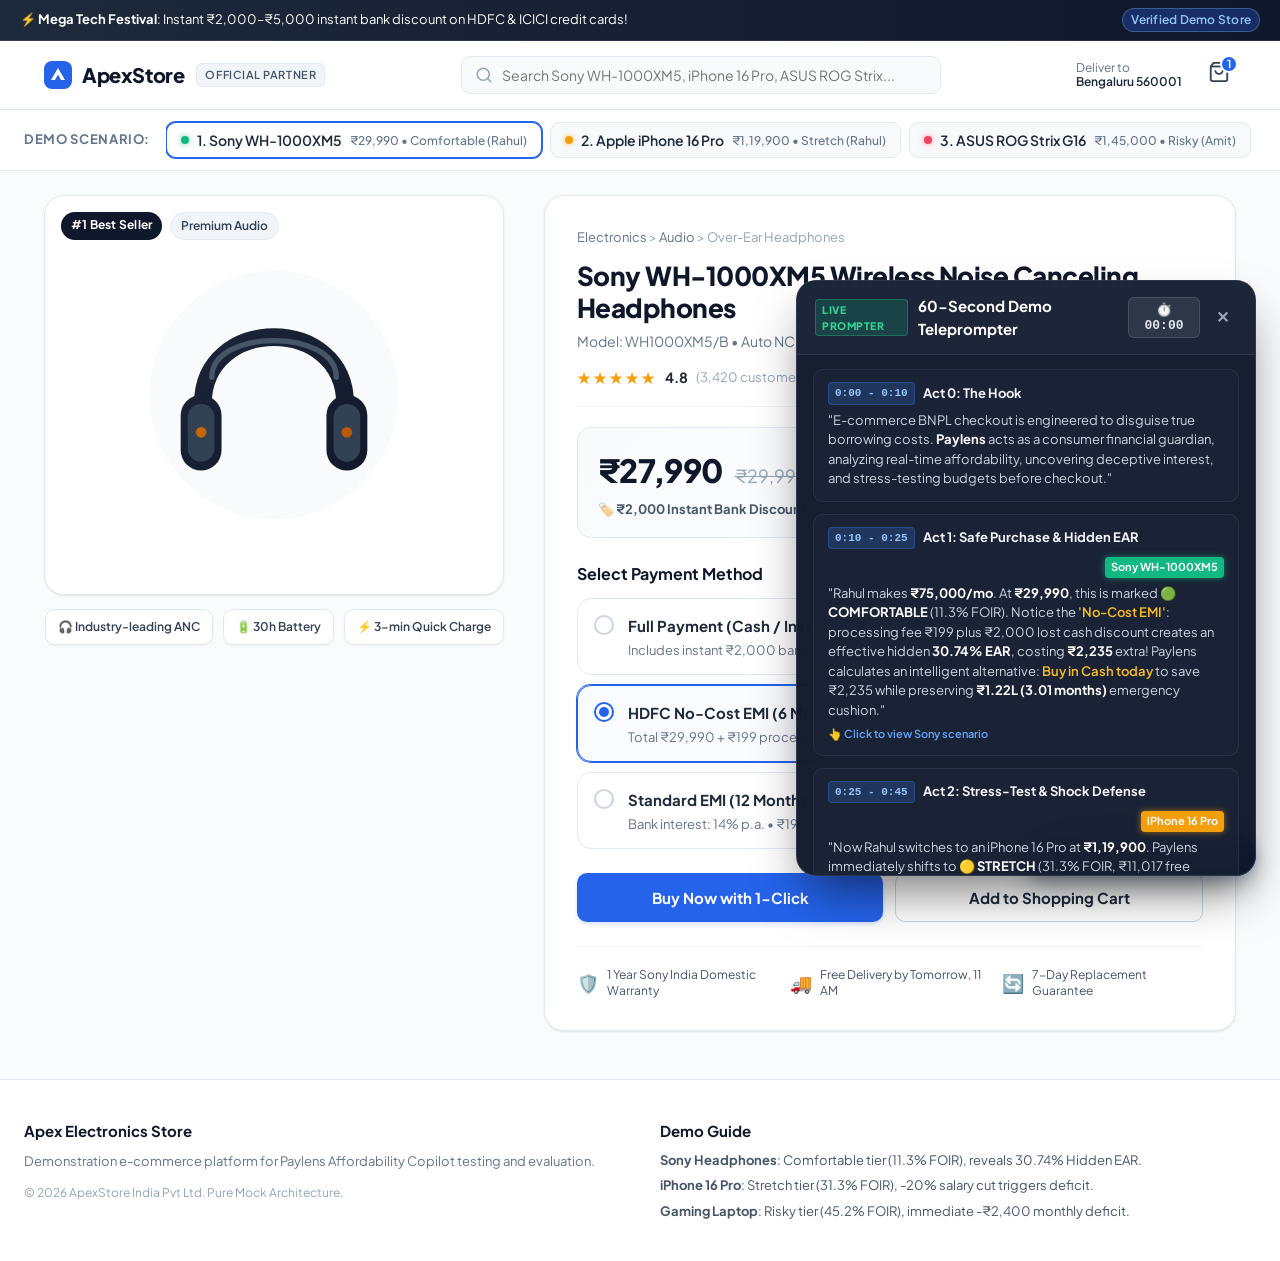
==== commit aed92972: "refactor: restructure project architecture and add e-commerce extension and mock shop modules" ====
--- a/mock-shop/index.html
+++ b/mock-shop/index.html
@@ -675,6 +675,83 @@
     </div>
   </footer>
 
+  <!-- Presenter 60s Demo Teleprompter Floating Button & Dock -->
+  <button id="dock-toggle-btn" class="dock-toggle-btn" aria-label="Toggle 60s Demo Script Teleprompter" title="Open 60-Second Demo Teleprompter">
+    <span class="dock-toggle-icon">🎙️</span>
+    <span class="dock-toggle-text">60s Demo Script</span>
+    <span class="dock-toggle-badge">4 Acts</span>
+  </button>
+
+  <aside id="presenter-dock" class="presenter-dock" aria-label="60-Second Demo Teleprompter" hidden>
+    <div class="dock-header">
+      <div class="dock-title-group">
+        <span class="dock-pill">LIVE PROMPTER</span>
+        <h3 class="dock-title">60-Second Demo Teleprompter</h3>
+      </div>
+      <div class="dock-actions">
+        <button id="dock-timer-btn" class="dock-action-btn" title="Start / Reset 60s Timer">⏱️ <span id="dock-timer-display">00:00</span></button>
+        <button id="dock-close-btn" class="dock-close-btn" aria-label="Close teleprompter">✕</button>
+      </div>
+    </div>
+    
+    <div class="dock-body">
+      <!-- Act 0 -->
+      <article class="dock-act" data-act="0">
+        <header class="act-header">
+          <span class="act-time">0:00 - 0:10</span>
+          <span class="act-name">Act 0: The Hook</span>
+        </header>
+        <p class="act-script">
+          "E-commerce BNPL checkout is engineered to disguise true borrowing costs.
+          <strong>Paylens</strong> acts as a consumer financial guardian, analyzing real-time affordability, uncovering deceptive interest, and stress-testing budgets before checkout."
+        </p>
+      </article>
+
+      <!-- Act 1 -->
+      <article class="dock-act clickable-act" data-act="1" data-target="product-sony">
+        <header class="act-header">
+          <span class="act-time">0:10 - 0:25</span>
+          <span class="act-name">Act 1: Safe Purchase & Hidden EAR</span>
+          <span class="act-badge status-green">Sony WH-1000XM5</span>
+        </header>
+        <p class="act-script">
+          "Rahul makes <strong>₹75,000/mo</strong>. At <strong>₹29,990</strong>, this is marked <strong>🟢 COMFORTABLE</strong> (11.3% FOIR).
+          Notice the <em>'No-Cost EMI'</em>: processing fee ₹199 plus ₹2,000 lost cash discount creates an effective hidden <strong>30.74% EAR</strong>, costing <strong>₹2,235</strong> extra!
+          Paylens calculates an intelligent alternative: <em>Buy in Cash today</em> to save ₹2,235 while preserving <strong>₹1.22L (3.01 months)</strong> emergency cushion."
+        </p>
+        <div class="act-action-hint">👆 Click to view Sony scenario</div>
+      </article>
+
+      <!-- Act 2 -->
+      <article class="dock-act clickable-act" data-act="2" data-target="product-iphone">
+        <header class="act-header">
+          <span class="act-time">0:25 - 0:45</span>
+          <span class="act-name">Act 2: Stress-Test & Shock Defense</span>
+          <span class="act-badge status-yellow">iPhone 16 Pro</span>
+        </header>
+        <p class="act-script">
+          "Now Rahul switches to an iPhone 16 Pro at <strong>₹1,19,900</strong>.
+          Paylens immediately shifts to <strong>🟡 STRETCH</strong> (31.3% FOIR, ₹11,017 free cash).
+          Watch what happens under the <em>-20% income disruption stress-test</em>: Paylens warns of an instant <strong>-₹3,983 monthly deficit</strong>!
+          Instead of reckless debt, Paylens charts a safe alternative: <em>Save ₹15,000/mo for 3 months</em>, preserving a 3-month cushion and saving <strong>₹5,235</strong>."
+        </p>
+        <div class="act-action-hint">👆 Click to view iPhone scenario</div>
+      </article>
+
+      <!-- Act 3 -->
+      <article class="dock-act" data-act="3">
+        <header class="act-header">
+          <span class="act-time">0:45 - 1:00</span>
+          <span class="act-name">Act 3: Grounded AI & Close</span>
+        </header>
+        <p class="act-script">
+          "Paylens powers every recommendation through mathematical certainty: exact XIRR algorithms, zero hallucinations, grounded Gemini audit reports, and fully client-side cached profiles.
+          Paylens transforms checkout from debt traps to informed financial decisions."
+        </p>
+      </article>
+    </div>
+  </aside>
+
   <script src="shop.js"></script>
 </body>
 </html>
--- a/mock-shop/style.css
+++ b/mock-shop/style.css
@@ -889,3 +889,233 @@
     grid-template-columns: 1fr;
   }
 }
+
+/* =====================================================================
+   Presenter 60s Demo Teleprompter Floating Button & Dock
+   ===================================================================== */
+.dock-toggle-btn {
+  position: fixed;
+  bottom: 24px;
+  right: 24px;
+  z-index: 9998;
+  display: flex;
+  align-items: center;
+  gap: 8px;
+  background: linear-gradient(135deg, #1e293b 0%, #0f172a 100%);
+  color: #ffffff;
+  border: 1px solid rgba(59, 130, 246, 0.4);
+  border-radius: 9999px;
+  padding: 10px 18px;
+  font-family: var(--font-sans);
+  font-size: 0.875rem;
+  font-weight: 700;
+  box-shadow: 0 10px 25px -4px rgba(15, 23, 42, 0.4), 0 0 12px rgba(59, 130, 246, 0.25);
+  cursor: pointer;
+  transition: all 0.2s cubic-bezier(0.16, 1, 0.3, 1);
+}
+
+.dock-toggle-btn:hover {
+  transform: translateY(-2px);
+  border-color: rgba(96, 165, 250, 0.8);
+  box-shadow: 0 14px 28px -4px rgba(15, 23, 42, 0.5), 0 0 16px rgba(59, 130, 246, 0.4);
+}
+
+.dock-toggle-badge {
+  background: rgba(37, 99, 235, 0.35);
+  border: 1px solid rgba(147, 197, 253, 0.4);
+  color: #93c5fd;
+  font-size: 0.6875rem;
+  padding: 2px 7px;
+  border-radius: 9999px;
+}
+
+.presenter-dock {
+  position: fixed;
+  bottom: 24px;
+  right: 24px;
+  width: 460px;
+  max-width: calc(100vw - 32px);
+  max-height: calc(100vh - 48px);
+  background: rgba(15, 23, 42, 0.97);
+  backdrop-filter: blur(20px);
+  -webkit-backdrop-filter: blur(20px);
+  border: 1px solid rgba(148, 163, 184, 0.2);
+  border-radius: var(--radius-xl);
+  box-shadow: 0 25px 50px -12px rgba(0, 0, 0, 0.55), 0 0 0 1px rgba(255, 255, 255, 0.05);
+  z-index: 9999;
+  display: flex;
+  flex-direction: column;
+  overflow: hidden;
+  color: #f8fafc;
+  animation: dockSlideUp 0.25s cubic-bezier(0.16, 1, 0.3, 1);
+}
+
+@keyframes dockSlideUp {
+  from { opacity: 0; transform: translateY(20px) scale(0.97); }
+  to { opacity: 1; transform: translateY(0) scale(1); }
+}
+
+.dock-header {
+  display: flex;
+  align-items: center;
+  justify-content: space-between;
+  padding: 14px 18px;
+  background: rgba(30, 41, 59, 0.8);
+  border-bottom: 1px solid rgba(148, 163, 184, 0.15);
+}
+
+.dock-title-group {
+  display: flex;
+  align-items: center;
+  gap: 10px;
+}
+
+.dock-pill {
+  background: rgba(16, 185, 129, 0.2);
+  color: #34d399;
+  border: 1px solid rgba(52, 211, 153, 0.3);
+  font-size: 0.65rem;
+  font-weight: 800;
+  letter-spacing: 0.05em;
+  padding: 2px 6px;
+  border-radius: 4px;
+}
+
+.dock-title {
+  font-size: 0.9375rem;
+  font-weight: 700;
+  color: #ffffff;
+  margin: 0;
+}
+
+.dock-actions {
+  display: flex;
+  align-items: center;
+  gap: 8px;
+}
+
+.dock-action-btn {
+  background: rgba(255, 255, 255, 0.08);
+  color: #e2e8f0;
+  border: 1px solid rgba(255, 255, 255, 0.12);
+  border-radius: var(--radius-sm);
+  padding: 4px 10px;
+  font-family: monospace, var(--font-sans);
+  font-size: 0.8125rem;
+  font-weight: 700;
+  cursor: pointer;
+  transition: all 0.15s ease;
+}
+
+.dock-action-btn:hover {
+  background: rgba(255, 255, 255, 0.15);
+  color: #ffffff;
+}
+
+.dock-action-btn.running {
+  background: rgba(239, 68, 68, 0.2);
+  border-color: rgba(239, 68, 68, 0.4);
+  color: #fca5a5;
+}
+
+.dock-close-btn {
+  background: transparent;
+  border: none;
+  color: #94a3b8;
+  font-size: 1rem;
+  font-weight: 700;
+  cursor: pointer;
+  padding: 4px 8px;
+  border-radius: 4px;
+  transition: all 0.15s ease;
+}
+
+.dock-close-btn:hover {
+  color: #ffffff;
+  background: rgba(255, 255, 255, 0.1);
+}
+
+.dock-body {
+  padding: 14px 16px;
+  overflow-y: auto;
+  display: flex;
+  flex-direction: column;
+  gap: 12px;
+  max-height: 520px;
+}
+
+.dock-act {
+  background: rgba(30, 41, 59, 0.5);
+  border: 1px solid rgba(148, 163, 184, 0.12);
+  border-radius: var(--radius-md);
+  padding: 12px 14px;
+  transition: all 0.2s ease;
+}
+
+.dock-act.clickable-act {
+  cursor: pointer;
+}
+
+.dock-act.clickable-act:hover {
+  background: rgba(30, 41, 59, 0.85);
+  border-color: rgba(59, 130, 246, 0.5);
+  transform: translateX(2px);
+}
+
+.act-header {
+  display: flex;
+  align-items: center;
+  gap: 8px;
+  margin-bottom: 6px;
+  flex-wrap: wrap;
+}
+
+.act-time {
+  background: rgba(59, 130, 246, 0.2);
+  color: #93c5fd;
+  font-family: monospace;
+  font-size: 0.6875rem;
+  font-weight: 700;
+  padding: 2px 6px;
+  border-radius: 4px;
+  border: 1px solid rgba(59, 130, 246, 0.3);
+}
+
+.act-name {
+  font-size: 0.8125rem;
+  font-weight: 700;
+  color: #f1f5f9;
+}
+
+.act-badge {
+  font-size: 0.6875rem;
+  padding: 2px 6px;
+  border-radius: 4px;
+  font-weight: 700;
+  margin-left: auto;
+}
+
+.act-script {
+  font-size: 0.8125rem;
+  line-height: 1.5;
+  color: #cbd5e1;
+  margin: 0;
+}
+
+.act-script strong {
+  color: #ffffff;
+}
+
+.act-script em {
+  color: #fbbf24;
+  font-style: normal;
+  font-weight: 600;
+}
+
+.act-action-hint {
+  margin-top: 6px;
+  font-size: 0.6875rem;
+  color: #60a5fa;
+  font-weight: 600;
+}
+
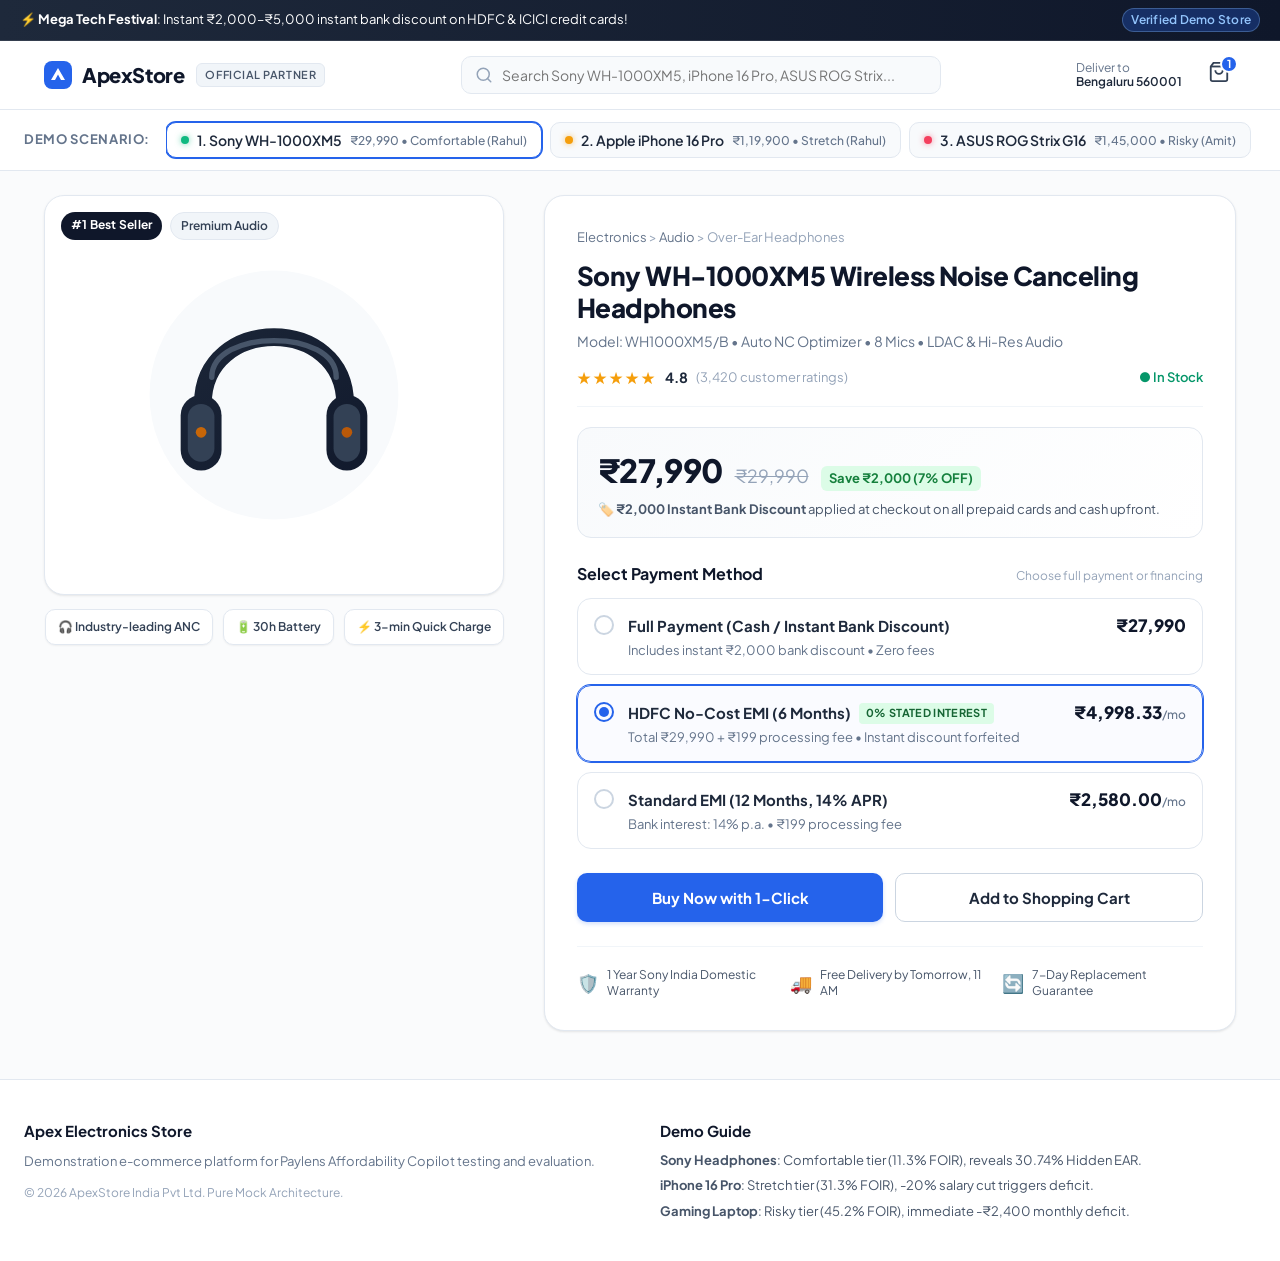
==== commit 0cb9cdac: "chore: remove 60s demo teleprompter from mock shop" ====
--- a/mock-shop/index.html
+++ b/mock-shop/index.html
@@ -675,83 +675,6 @@
     </div>
   </footer>
 
-  <!-- Presenter 60s Demo Teleprompter Floating Button & Dock -->
-  <button id="dock-toggle-btn" class="dock-toggle-btn" aria-label="Toggle 60s Demo Script Teleprompter" title="Open 60-Second Demo Teleprompter">
-    <span class="dock-toggle-icon">🎙️</span>
-    <span class="dock-toggle-text">60s Demo Script</span>
-    <span class="dock-toggle-badge">4 Acts</span>
-  </button>
-
-  <aside id="presenter-dock" class="presenter-dock" aria-label="60-Second Demo Teleprompter" hidden>
-    <div class="dock-header">
-      <div class="dock-title-group">
-        <span class="dock-pill">LIVE PROMPTER</span>
-        <h3 class="dock-title">60-Second Demo Teleprompter</h3>
-      </div>
-      <div class="dock-actions">
-        <button id="dock-timer-btn" class="dock-action-btn" title="Start / Reset 60s Timer">⏱️ <span id="dock-timer-display">00:00</span></button>
-        <button id="dock-close-btn" class="dock-close-btn" aria-label="Close teleprompter">✕</button>
-      </div>
-    </div>
-    
-    <div class="dock-body">
-      <!-- Act 0 -->
-      <article class="dock-act" data-act="0">
-        <header class="act-header">
-          <span class="act-time">0:00 - 0:10</span>
-          <span class="act-name">Act 0: The Hook</span>
-        </header>
-        <p class="act-script">
-          "E-commerce BNPL checkout is engineered to disguise true borrowing costs.
-          <strong>Paylens</strong> acts as a consumer financial guardian, analyzing real-time affordability, uncovering deceptive interest, and stress-testing budgets before checkout."
-        </p>
-      </article>
-
-      <!-- Act 1 -->
-      <article class="dock-act clickable-act" data-act="1" data-target="product-sony">
-        <header class="act-header">
-          <span class="act-time">0:10 - 0:25</span>
-          <span class="act-name">Act 1: Safe Purchase & Hidden EAR</span>
-          <span class="act-badge status-green">Sony WH-1000XM5</span>
-        </header>
-        <p class="act-script">
-          "Rahul makes <strong>₹75,000/mo</strong>. At <strong>₹29,990</strong>, this is marked <strong>🟢 COMFORTABLE</strong> (11.3% FOIR).
-          Notice the <em>'No-Cost EMI'</em>: processing fee ₹199 plus ₹2,000 lost cash discount creates an effective hidden <strong>30.74% EAR</strong>, costing <strong>₹2,235</strong> extra!
-          Paylens calculates an intelligent alternative: <em>Buy in Cash today</em> to save ₹2,235 while preserving <strong>₹1.22L (3.01 months)</strong> emergency cushion."
-        </p>
-        <div class="act-action-hint">👆 Click to view Sony scenario</div>
-      </article>
-
-      <!-- Act 2 -->
-      <article class="dock-act clickable-act" data-act="2" data-target="product-iphone">
-        <header class="act-header">
-          <span class="act-time">0:25 - 0:45</span>
-          <span class="act-name">Act 2: Stress-Test & Shock Defense</span>
-          <span class="act-badge status-yellow">iPhone 16 Pro</span>
-        </header>
-        <p class="act-script">
-          "Now Rahul switches to an iPhone 16 Pro at <strong>₹1,19,900</strong>.
-          Paylens immediately shifts to <strong>🟡 STRETCH</strong> (31.3% FOIR, ₹11,017 free cash).
-          Watch what happens under the <em>-20% income disruption stress-test</em>: Paylens warns of an instant <strong>-₹3,983 monthly deficit</strong>!
-          Instead of reckless debt, Paylens charts a safe alternative: <em>Save ₹15,000/mo for 3 months</em>, preserving a 3-month cushion and saving <strong>₹5,235</strong>."
-        </p>
-        <div class="act-action-hint">👆 Click to view iPhone scenario</div>
-      </article>
-
-      <!-- Act 3 -->
-      <article class="dock-act" data-act="3">
-        <header class="act-header">
-          <span class="act-time">0:45 - 1:00</span>
-          <span class="act-name">Act 3: Grounded AI & Close</span>
-        </header>
-        <p class="act-script">
-          "Paylens powers every recommendation through mathematical certainty: exact XIRR algorithms, zero hallucinations, grounded Gemini audit reports, and fully client-side cached profiles.
-          Paylens transforms checkout from debt traps to informed financial decisions."
-        </p>
-      </article>
-    </div>
-  </aside>
-
   <script src="shop.js"></script>
 </body>
 </html>
--- a/mock-shop/style.css
+++ b/mock-shop/style.css
@@ -890,232 +890,4 @@
   }
 }
 
-/* =====================================================================
-   Presenter 60s Demo Teleprompter Floating Button & Dock
-   ===================================================================== */
-.dock-toggle-btn {
-  position: fixed;
-  bottom: 24px;
-  right: 24px;
-  z-index: 9998;
-  display: flex;
-  align-items: center;
-  gap: 8px;
-  background: linear-gradient(135deg, #1e293b 0%, #0f172a 100%);
-  color: #ffffff;
-  border: 1px solid rgba(59, 130, 246, 0.4);
-  border-radius: 9999px;
-  padding: 10px 18px;
-  font-family: var(--font-sans);
-  font-size: 0.875rem;
-  font-weight: 700;
-  box-shadow: 0 10px 25px -4px rgba(15, 23, 42, 0.4), 0 0 12px rgba(59, 130, 246, 0.25);
-  cursor: pointer;
-  transition: all 0.2s cubic-bezier(0.16, 1, 0.3, 1);
-}
-
-.dock-toggle-btn:hover {
-  transform: translateY(-2px);
-  border-color: rgba(96, 165, 250, 0.8);
-  box-shadow: 0 14px 28px -4px rgba(15, 23, 42, 0.5), 0 0 16px rgba(59, 130, 246, 0.4);
-}
-
-.dock-toggle-badge {
-  background: rgba(37, 99, 235, 0.35);
-  border: 1px solid rgba(147, 197, 253, 0.4);
-  color: #93c5fd;
-  font-size: 0.6875rem;
-  padding: 2px 7px;
-  border-radius: 9999px;
-}
-
-.presenter-dock {
-  position: fixed;
-  bottom: 24px;
-  right: 24px;
-  width: 460px;
-  max-width: calc(100vw - 32px);
-  max-height: calc(100vh - 48px);
-  background: rgba(15, 23, 42, 0.97);
-  backdrop-filter: blur(20px);
-  -webkit-backdrop-filter: blur(20px);
-  border: 1px solid rgba(148, 163, 184, 0.2);
-  border-radius: var(--radius-xl);
-  box-shadow: 0 25px 50px -12px rgba(0, 0, 0, 0.55), 0 0 0 1px rgba(255, 255, 255, 0.05);
-  z-index: 9999;
-  display: flex;
-  flex-direction: column;
-  overflow: hidden;
-  color: #f8fafc;
-  animation: dockSlideUp 0.25s cubic-bezier(0.16, 1, 0.3, 1);
-}
-
-@keyframes dockSlideUp {
-  from { opacity: 0; transform: translateY(20px) scale(0.97); }
-  to { opacity: 1; transform: translateY(0) scale(1); }
-}
-
-.dock-header {
-  display: flex;
-  align-items: center;
-  justify-content: space-between;
-  padding: 14px 18px;
-  background: rgba(30, 41, 59, 0.8);
-  border-bottom: 1px solid rgba(148, 163, 184, 0.15);
-}
-
-.dock-title-group {
-  display: flex;
-  align-items: center;
-  gap: 10px;
-}
-
-.dock-pill {
-  background: rgba(16, 185, 129, 0.2);
-  color: #34d399;
-  border: 1px solid rgba(52, 211, 153, 0.3);
-  font-size: 0.65rem;
-  font-weight: 800;
-  letter-spacing: 0.05em;
-  padding: 2px 6px;
-  border-radius: 4px;
-}
-
-.dock-title {
-  font-size: 0.9375rem;
-  font-weight: 700;
-  color: #ffffff;
-  margin: 0;
-}
-
-.dock-actions {
-  display: flex;
-  align-items: center;
-  gap: 8px;
-}
-
-.dock-action-btn {
-  background: rgba(255, 255, 255, 0.08);
-  color: #e2e8f0;
-  border: 1px solid rgba(255, 255, 255, 0.12);
-  border-radius: var(--radius-sm);
-  padding: 4px 10px;
-  font-family: monospace, var(--font-sans);
-  font-size: 0.8125rem;
-  font-weight: 700;
-  cursor: pointer;
-  transition: all 0.15s ease;
-}
-
-.dock-action-btn:hover {
-  background: rgba(255, 255, 255, 0.15);
-  color: #ffffff;
-}
-
-.dock-action-btn.running {
-  background: rgba(239, 68, 68, 0.2);
-  border-color: rgba(239, 68, 68, 0.4);
-  color: #fca5a5;
-}
-
-.dock-close-btn {
-  background: transparent;
-  border: none;
-  color: #94a3b8;
-  font-size: 1rem;
-  font-weight: 700;
-  cursor: pointer;
-  padding: 4px 8px;
-  border-radius: 4px;
-  transition: all 0.15s ease;
-}
-
-.dock-close-btn:hover {
-  color: #ffffff;
-  background: rgba(255, 255, 255, 0.1);
-}
-
-.dock-body {
-  padding: 14px 16px;
-  overflow-y: auto;
-  display: flex;
-  flex-direction: column;
-  gap: 12px;
-  max-height: 520px;
-}
-
-.dock-act {
-  background: rgba(30, 41, 59, 0.5);
-  border: 1px solid rgba(148, 163, 184, 0.12);
-  border-radius: var(--radius-md);
-  padding: 12px 14px;
-  transition: all 0.2s ease;
-}
-
-.dock-act.clickable-act {
-  cursor: pointer;
-}
-
-.dock-act.clickable-act:hover {
-  background: rgba(30, 41, 59, 0.85);
-  border-color: rgba(59, 130, 246, 0.5);
-  transform: translateX(2px);
-}
-
-.act-header {
-  display: flex;
-  align-items: center;
-  gap: 8px;
-  margin-bottom: 6px;
-  flex-wrap: wrap;
-}
-
-.act-time {
-  background: rgba(59, 130, 246, 0.2);
-  color: #93c5fd;
-  font-family: monospace;
-  font-size: 0.6875rem;
-  font-weight: 700;
-  padding: 2px 6px;
-  border-radius: 4px;
-  border: 1px solid rgba(59, 130, 246, 0.3);
-}
-
-.act-name {
-  font-size: 0.8125rem;
-  font-weight: 700;
-  color: #f1f5f9;
-}
-
-.act-badge {
-  font-size: 0.6875rem;
-  padding: 2px 6px;
-  border-radius: 4px;
-  font-weight: 700;
-  margin-left: auto;
-}
-
-.act-script {
-  font-size: 0.8125rem;
-  line-height: 1.5;
-  color: #cbd5e1;
-  margin: 0;
-}
-
-.act-script strong {
-  color: #ffffff;
-}
-
-.act-script em {
-  color: #fbbf24;
-  font-style: normal;
-  font-weight: 600;
-}
-
-.act-action-hint {
-  margin-top: 6px;
-  font-size: 0.6875rem;
-  color: #60a5fa;
-  font-weight: 600;
-}
-
+
